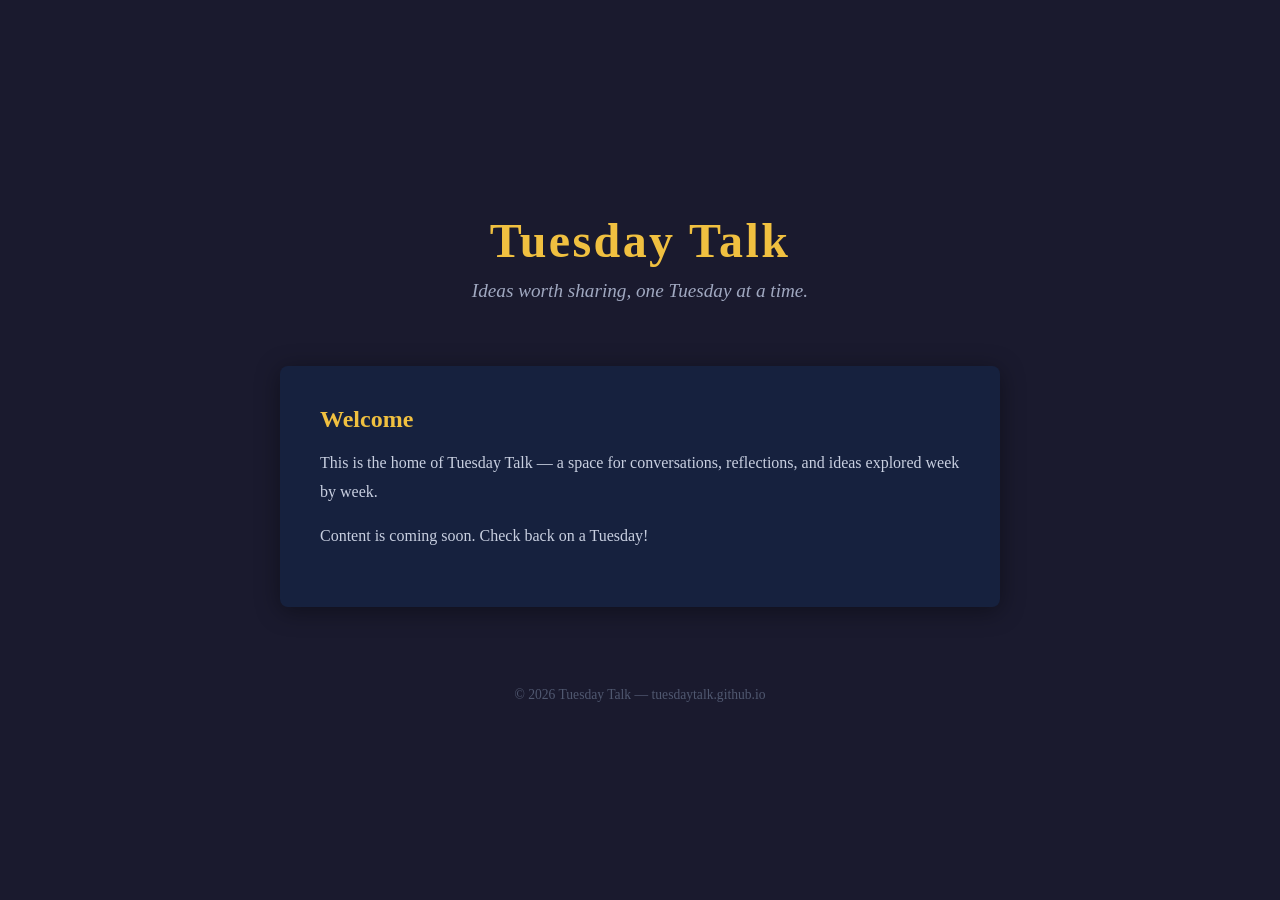
==== index.html @ e9b638ad "initial commit" ====
<!DOCTYPE html>
<html lang="en">
<head>
  <meta charset="UTF-8">
  <meta name="viewport" content="width=device-width, initial-scale=1.0">
  <title>Tuesday Talk</title>
  <style>
    * {
      margin: 0;
      padding: 0;
      box-sizing: border-box;
    }

    body {
      font-family: Georgia, 'Times New Roman', serif;
      background-color: #1a1a2e;
      color: #e0e0e0;
      min-height: 100vh;
      display: flex;
      flex-direction: column;
      align-items: center;
      justify-content: center;
    }

    header {
      text-align: center;
      padding: 3rem 2rem 1rem;
    }

    header h1 {
      font-size: 3rem;
      color: #f0c040;
      letter-spacing: 0.05em;
    }

    header p {
      margin-top: 0.75rem;
      font-size: 1.2rem;
      color: #a0a8c0;
      font-style: italic;
    }

    main {
      max-width: 720px;
      width: 90%;
      margin: 3rem auto;
      background: #16213e;
      border-radius: 8px;
      padding: 2.5rem;
      box-shadow: 0 4px 24px rgba(0,0,0,0.4);
    }

    main h2 {
      font-size: 1.5rem;
      color: #f0c040;
      margin-bottom: 1rem;
    }

    main p {
      line-height: 1.8;
      margin-bottom: 1rem;
      color: #c8cfe0;
    }

    footer {
      text-align: center;
      padding: 2rem;
      font-size: 0.85rem;
      color: #505870;
    }
  </style>
</head>
<body>

  <header>
    <h1>Tuesday Talk</h1>
    <p>Ideas worth sharing, one Tuesday at a time.</p>
  </header>

  <main>
    <h2>Welcome</h2>
    <p>
      This is the home of Tuesday Talk — a space for conversations, reflections,
      and ideas explored week by week.
    </p>
    <p>
      Content is coming soon. Check back on a Tuesday!
    </p>
  </main>

  <footer>
    &copy; 2026 Tuesday Talk &mdash; tuesdaytalk.github.io
  </footer>

</body>
</html>
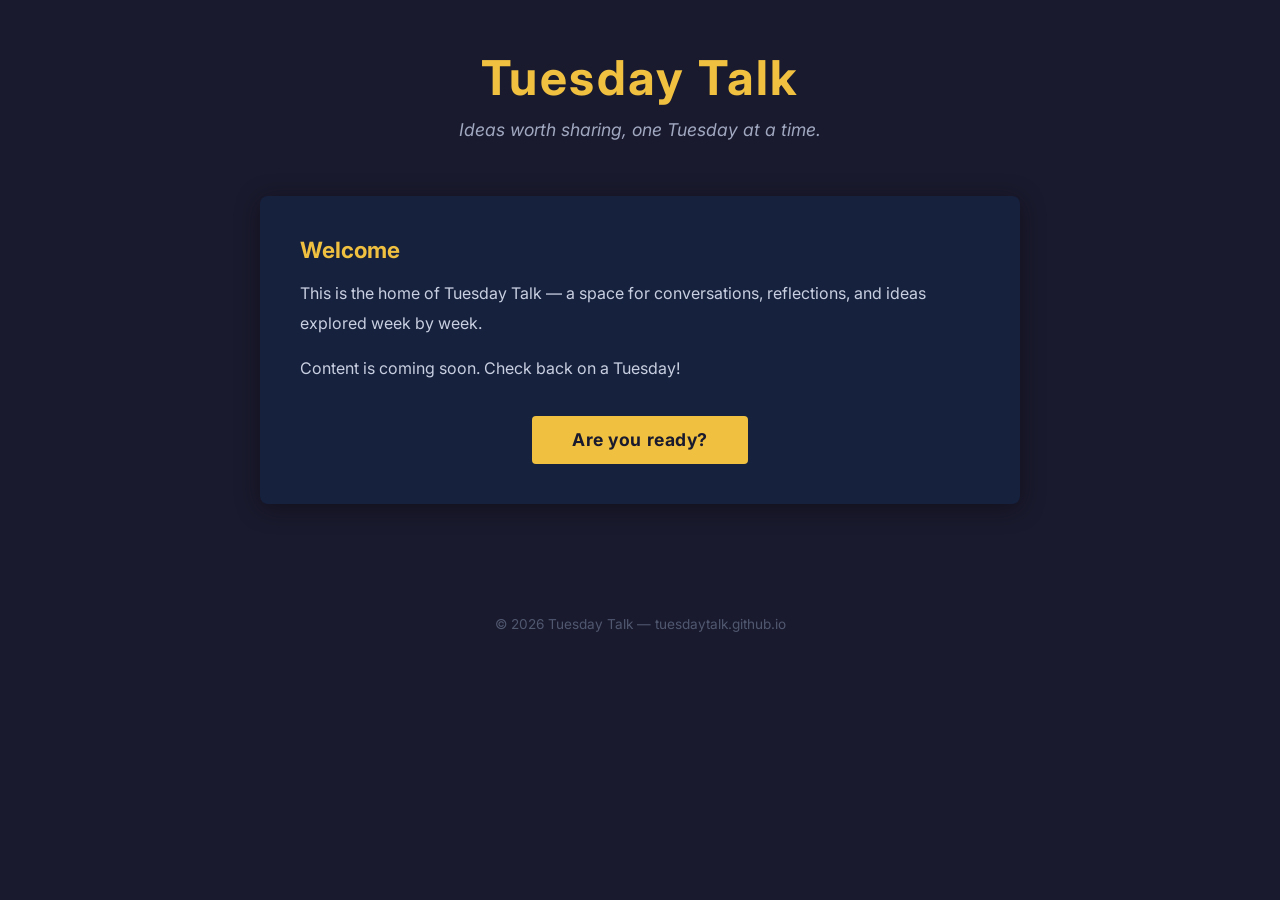
==== commit 590dac4e: "Add readme, extract stylesheet, change font" ====
--- a/index.html
+++ b/index.html
@@ -4,71 +4,9 @@
   <meta charset="UTF-8">
   <meta name="viewport" content="width=device-width, initial-scale=1.0">
   <title>Tuesday Talk</title>
-  <style>
-    * {
-      margin: 0;
-      padding: 0;
-      box-sizing: border-box;
-    }
-
-    body {
-      font-family: Georgia, 'Times New Roman', serif;
-      background-color: #1a1a2e;
-      color: #e0e0e0;
-      min-height: 100vh;
-      display: flex;
-      flex-direction: column;
-      align-items: center;
-      justify-content: center;
-    }
-
-    header {
-      text-align: center;
-      padding: 3rem 2rem 1rem;
-    }
-
-    header h1 {
-      font-size: 3rem;
-      color: #f0c040;
-      letter-spacing: 0.05em;
-    }
-
-    header p {
-      margin-top: 0.75rem;
-      font-size: 1.2rem;
-      color: #a0a8c0;
-      font-style: italic;
-    }
-
-    main {
-      max-width: 720px;
-      width: 90%;
-      margin: 3rem auto;
-      background: #16213e;
-      border-radius: 8px;
-      padding: 2.5rem;
-      box-shadow: 0 4px 24px rgba(0,0,0,0.4);
-    }
-
-    main h2 {
-      font-size: 1.5rem;
-      color: #f0c040;
-      margin-bottom: 1rem;
-    }
-
-    main p {
-      line-height: 1.8;
-      margin-bottom: 1rem;
-      color: #c8cfe0;
-    }
-
-    footer {
-      text-align: center;
-      padding: 2rem;
-      font-size: 0.85rem;
-      color: #505870;
-    }
-  </style>
+  <link rel="preconnect" href="https://fonts.googleapis.com">
+  <link href="https://fonts.googleapis.com/css2?family=Inter:wght@400;600;700&display=swap" rel="stylesheet">
+  <link rel="stylesheet" href="style.css">
 </head>
 <body>
 
@@ -78,14 +16,19 @@
   </header>
 
   <main>
-    <h2>Welcome</h2>
-    <p>
-      This is the home of Tuesday Talk — a space for conversations, reflections,
-      and ideas explored week by week.
-    </p>
-    <p>
-      Content is coming soon. Check back on a Tuesday!
-    </p>
+    <div class="card">
+      <h2>Welcome</h2>
+      <p>
+        This is the home of Tuesday Talk — a space for conversations, reflections,
+        and ideas explored week by week.
+      </p>
+      <p>
+        Content is coming soon. Check back on a Tuesday!
+      </p>
+      <div class="cta">
+        <a href="claude-talk.html">Are you ready?</a>
+      </div>
+    </div>
   </main>
 
   <footer>
--- a/style.css
+++ b/style.css
@@ -0,0 +1,125 @@
+* {
+  margin: 0;
+  padding: 0;
+  box-sizing: border-box;
+}
+
+body {
+  font-family: 'Inter', sans-serif;
+  background-color: #1a1a2e;
+  color: #e0e0e0;
+  min-height: 100vh;
+  display: flex;
+  flex-direction: column;
+  align-items: center;
+}
+
+header {
+  text-align: center;
+  padding: 3rem 2rem 1rem;
+}
+
+header h1 {
+  font-size: 3rem;
+  color: #f0c040;
+  letter-spacing: 0.05em;
+}
+
+header p,
+header .subtitle {
+  margin-top: 0.75rem;
+  font-size: 1.1rem;
+  color: #a0a8c0;
+  font-style: italic;
+}
+
+main {
+  max-width: 760px;
+  width: 90%;
+  margin: 2.5rem auto 3rem;
+}
+
+.card {
+  background: #16213e;
+  border-radius: 8px;
+  padding: 2.5rem;
+  box-shadow: 0 4px 24px rgba(0,0,0,0.4);
+  margin-bottom: 2rem;
+}
+
+.card h2 {
+  font-size: 1.4rem;
+  color: #f0c040;
+  margin-bottom: 1rem;
+}
+
+.card p {
+  line-height: 1.85;
+  color: #c8cfe0;
+  margin-bottom: 1rem;
+}
+
+.card p:last-child {
+  margin-bottom: 0;
+}
+
+.tag-row {
+  display: flex;
+  flex-wrap: wrap;
+  gap: 0.5rem;
+  margin-top: 1.2rem;
+}
+
+.tag {
+  background: #0f3460;
+  color: #a8c0f0;
+  font-size: 0.8rem;
+  padding: 0.3rem 0.75rem;
+  border-radius: 20px;
+  font-family: monospace;
+}
+
+.cta {
+  text-align: center;
+  margin-top: 2rem;
+}
+
+.cta a {
+  display: inline-block;
+  background: #f0c040;
+  color: #1a1a2e;
+  font-family: 'Inter', sans-serif;
+  font-size: 1.1rem;
+  font-weight: bold;
+  padding: 0.85rem 2.5rem;
+  border-radius: 4px;
+  text-decoration: none;
+  letter-spacing: 0.03em;
+  transition: background 0.2s;
+}
+
+.cta a:hover {
+  background: #ffd966;
+}
+
+.back {
+  text-align: center;
+  margin-top: 1rem;
+}
+
+.back a {
+  color: #f0c040;
+  text-decoration: none;
+  font-size: 0.95rem;
+}
+
+.back a:hover {
+  text-decoration: underline;
+}
+
+footer {
+  text-align: center;
+  padding: 2rem;
+  font-size: 0.85rem;
+  color: #505870;
+}
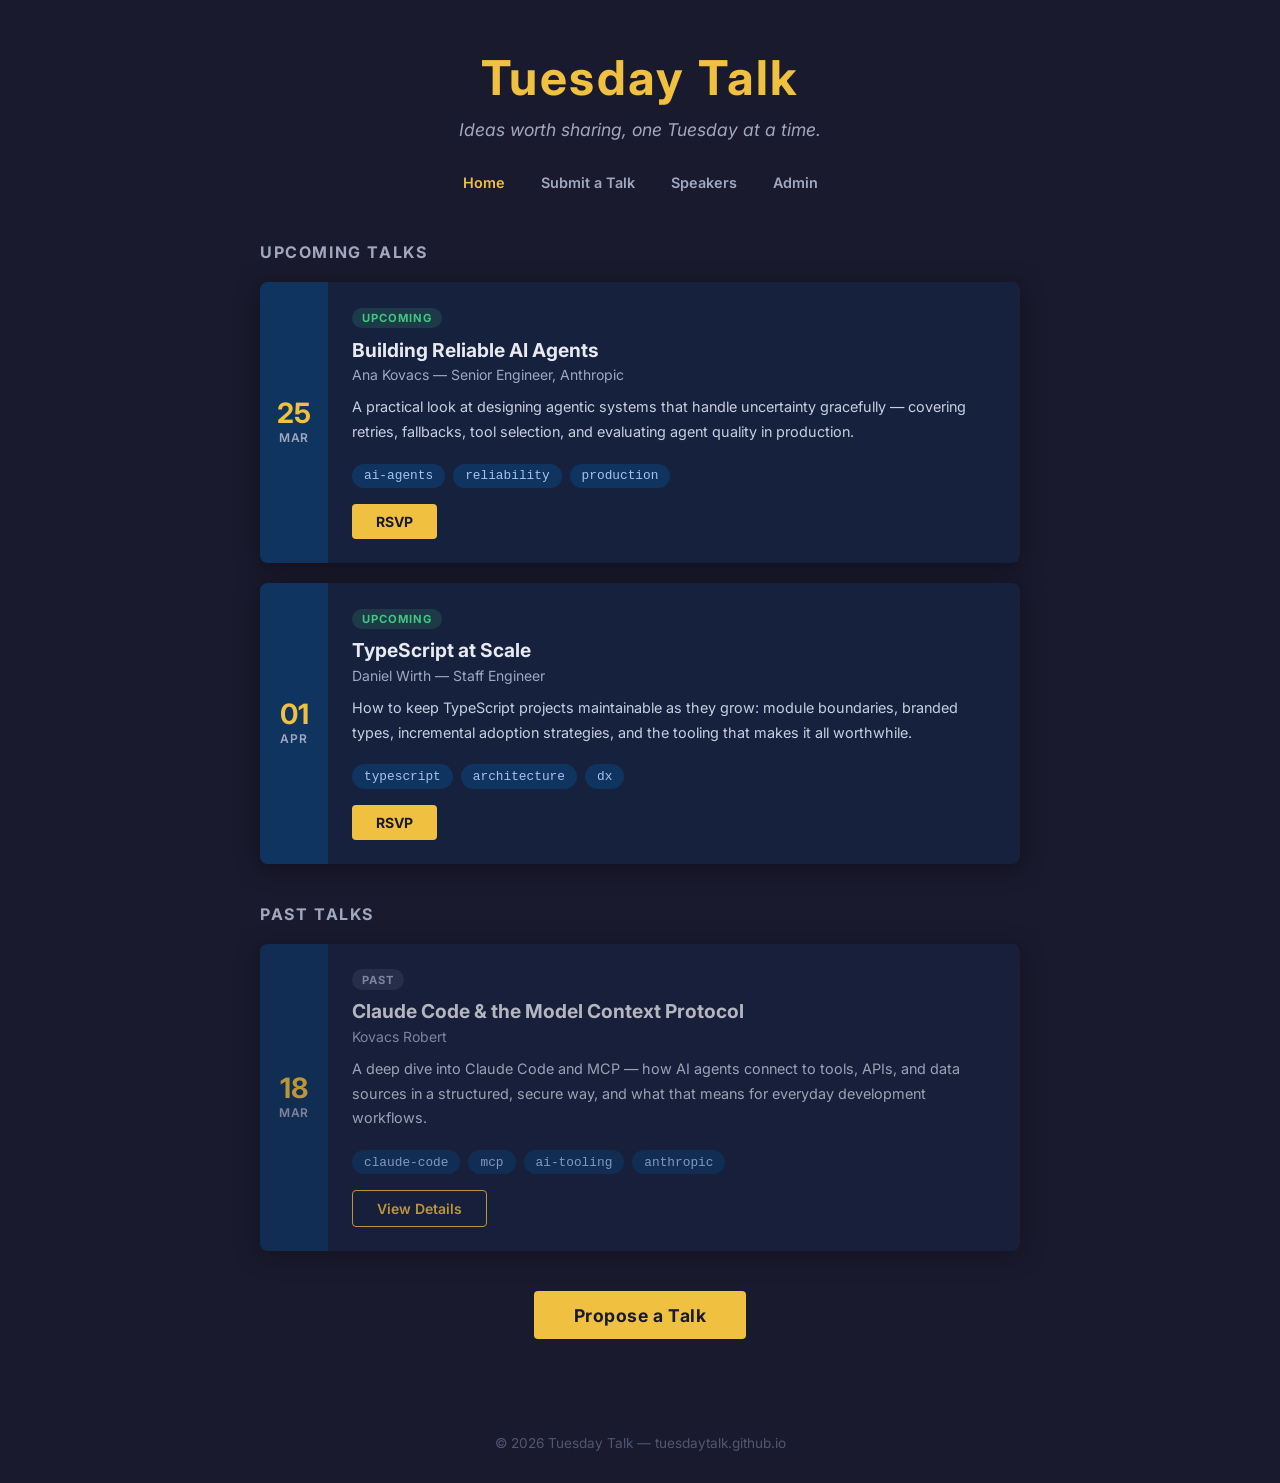
==== commit b53e5c75: "KAN-4: Implement UI — talks listing, speaker profiles, responsive design - Revamp index.html into a " ====
--- a/index.html
+++ b/index.html
@@ -15,20 +15,91 @@
     <p>Ideas worth sharing, one Tuesday at a time.</p>
   </header>
 
+  <nav class="site-nav">
+    <a href="index.html" class="active">Home</a>
+    <a href="submit-talk.html">Submit a Talk</a>
+    <a href="speakers.html">Speakers</a>
+    <a href="admin.html">Admin</a>
+  </nav>
+
   <main>
-    <div class="card">
-      <h2>Welcome</h2>
-      <p>
-        This is the home of Tuesday Talk — a space for conversations, reflections,
-        and ideas explored week by week.
-      </p>
-      <p>
-        Content is coming soon. Check back on a Tuesday!
-      </p>
-      <div class="cta">
-        <a href="claude-talk.html">Are you ready?</a>
+
+    <section>
+      <h2 class="section-title">Upcoming Talks</h2>
+
+      <div class="talk-card">
+        <div class="talk-date">
+          <span class="talk-day">25</span>
+          <span class="talk-month">Mar</span>
+        </div>
+        <div class="talk-body">
+          <div class="talk-status upcoming">Upcoming</div>
+          <h3 class="talk-title">Building Reliable AI Agents</h3>
+          <p class="talk-speaker">Ana Kovacs &mdash; Senior Engineer, Anthropic</p>
+          <p class="talk-abstract">A practical look at designing agentic systems that handle uncertainty gracefully — covering retries, fallbacks, tool selection, and evaluating agent quality in production.</p>
+          <div class="tag-row">
+            <span class="tag">ai-agents</span>
+            <span class="tag">reliability</span>
+            <span class="tag">production</span>
+          </div>
+          <div class="talk-actions">
+            <a href="rsvp.html?talk=building-reliable-ai-agents" class="btn-primary">RSVP</a>
+          </div>
+        </div>
       </div>
+
+      <div class="talk-card">
+        <div class="talk-date">
+          <span class="talk-day">01</span>
+          <span class="talk-month">Apr</span>
+        </div>
+        <div class="talk-body">
+          <div class="talk-status upcoming">Upcoming</div>
+          <h3 class="talk-title">TypeScript at Scale</h3>
+          <p class="talk-speaker">Daniel Wirth &mdash; Staff Engineer</p>
+          <p class="talk-abstract">How to keep TypeScript projects maintainable as they grow: module boundaries, branded types, incremental adoption strategies, and the tooling that makes it all worthwhile.</p>
+          <div class="tag-row">
+            <span class="tag">typescript</span>
+            <span class="tag">architecture</span>
+            <span class="tag">dx</span>
+          </div>
+          <div class="talk-actions">
+            <a href="rsvp.html?talk=typescript-at-scale" class="btn-primary">RSVP</a>
+          </div>
+        </div>
+      </div>
+    </section>
+
+    <section>
+      <h2 class="section-title">Past Talks</h2>
+
+      <div class="talk-card past">
+        <div class="talk-date">
+          <span class="talk-day">18</span>
+          <span class="talk-month">Mar</span>
+        </div>
+        <div class="talk-body">
+          <div class="talk-status past">Past</div>
+          <h3 class="talk-title">Claude Code &amp; the Model Context Protocol</h3>
+          <p class="talk-speaker">Kovacs Robert</p>
+          <p class="talk-abstract">A deep dive into Claude Code and MCP — how AI agents connect to tools, APIs, and data sources in a structured, secure way, and what that means for everyday development workflows.</p>
+          <div class="tag-row">
+            <span class="tag">claude-code</span>
+            <span class="tag">mcp</span>
+            <span class="tag">ai-tooling</span>
+            <span class="tag">anthropic</span>
+          </div>
+          <div class="talk-actions">
+            <a href="claude-talk.html" class="btn-secondary">View Details</a>
+          </div>
+        </div>
+      </div>
+    </section>
+
+    <div class="cta">
+      <a href="submit-talk.html">Propose a Talk</a>
     </div>
+
   </main>
 
   <footer>
--- a/style.css
+++ b/style.css
@@ -14,6 +14,8 @@
   align-items: center;
 }
 
+/* ─── Header ──────────────────────────────────────────────── */
+
 header {
   text-align: center;
   padding: 3rem 2rem 1rem;
@@ -33,11 +35,59 @@
   font-style: italic;
 }
 
+/* ─── Navigation ──────────────────────────────────────────── */
+
+.site-nav {
+  display: flex;
+  gap: 0.25rem;
+  flex-wrap: wrap;
+  justify-content: center;
+  padding: 0.75rem 1rem;
+  width: 100%;
+  max-width: 760px;
+}
+
+.site-nav a {
+  color: #a0a8c0;
+  text-decoration: none;
+  font-size: 0.9rem;
+  font-weight: 600;
+  padding: 0.4rem 1rem;
+  border-radius: 4px;
+  transition: color 0.15s, background 0.15s;
+}
+
+.site-nav a:hover {
+  color: #f0c040;
+  background: rgba(240, 192, 64, 0.08);
+}
+
+.site-nav a.active {
+  color: #f0c040;
+}
+
+/* ─── Main ────────────────────────────────────────────────── */
+
 main {
   max-width: 760px;
   width: 90%;
-  margin: 2.5rem auto 3rem;
-}
+  margin: 2rem auto 3rem;
+}
+
+section {
+  margin-bottom: 2.5rem;
+}
+
+.section-title {
+  font-size: 1rem;
+  font-weight: 700;
+  color: #a0a8c0;
+  text-transform: uppercase;
+  letter-spacing: 0.1em;
+  margin-bottom: 1.25rem;
+}
+
+/* ─── Generic card ────────────────────────────────────────── */
 
 .card {
   background: #16213e;
@@ -53,6 +103,12 @@
   margin-bottom: 1rem;
 }
 
+.card h3 {
+  font-size: 1.1rem;
+  color: #c8cfe0;
+  margin-bottom: 0.5rem;
+}
+
 .card p {
   line-height: 1.85;
   color: #c8cfe0;
@@ -63,25 +119,184 @@
   margin-bottom: 0;
 }
 
-.tag-row {
-  display: flex;
+/* ─── Talk cards ──────────────────────────────────────────── */
+
+.talk-card {
+  background: #16213e;
+  border-radius: 8px;
+  box-shadow: 0 4px 24px rgba(0,0,0,0.4);
+  margin-bottom: 1.25rem;
+  display: flex;
+  gap: 0;
+  overflow: hidden;
+}
+
+.talk-card.past {
+  opacity: 0.75;
+}
+
+.talk-date {
+  background: #0f3460;
+  display: flex;
+  flex-direction: column;
+  align-items: center;
+  justify-content: center;
+  min-width: 68px;
+  padding: 1.25rem 0.75rem;
+  flex-shrink: 0;
+}
+
+.talk-day {
+  font-size: 1.75rem;
+  font-weight: 700;
+  color: #f0c040;
+  line-height: 1;
+}
+
+.talk-month {
+  font-size: 0.75rem;
+  font-weight: 600;
+  color: #a0a8c0;
+  text-transform: uppercase;
+  letter-spacing: 0.08em;
+  margin-top: 0.2rem;
+}
+
+.talk-body {
+  padding: 1.5rem;
+  flex: 1;
+}
+
+.talk-title {
+  font-size: 1.2rem;
+  font-weight: 700;
+  color: #e8eaf0;
+  margin-bottom: 0.3rem;
+}
+
+.talk-speaker {
+  font-size: 0.875rem;
+  color: #a0a8c0;
+  margin-bottom: 0.75rem;
+}
+
+.talk-abstract {
+  font-size: 0.9rem;
+  line-height: 1.7;
+  color: #c8cfe0;
+  margin-bottom: 0.75rem;
+}
+
+.talk-actions {
+  margin-top: 1rem;
+  display: flex;
+  gap: 0.75rem;
   flex-wrap: wrap;
-  gap: 0.5rem;
-  margin-top: 1.2rem;
-}
-
-.tag {
-  background: #0f3460;
-  color: #a8c0f0;
-  font-size: 0.8rem;
-  padding: 0.3rem 0.75rem;
+}
+
+/* ─── Status badges ───────────────────────────────────────── */
+
+.talk-status {
+  display: inline-block;
+  font-size: 0.7rem;
+  font-weight: 700;
+  text-transform: uppercase;
+  letter-spacing: 0.1em;
+  padding: 0.2rem 0.6rem;
   border-radius: 20px;
-  font-family: monospace;
-}
+  margin-bottom: 0.6rem;
+}
+
+.talk-status.upcoming {
+  background: rgba(64, 200, 128, 0.15);
+  color: #40c880;
+}
+
+.talk-status.past {
+  background: rgba(160, 168, 192, 0.15);
+  color: #a0a8c0;
+}
+
+.talk-status.approved {
+  background: rgba(64, 200, 128, 0.15);
+  color: #40c880;
+}
+
+.talk-status.rejected {
+  background: rgba(220, 80, 80, 0.15);
+  color: #dc5050;
+}
+
+.talk-status.pending {
+  background: rgba(240, 192, 64, 0.15);
+  color: #f0c040;
+}
+
+/* ─── Buttons ─────────────────────────────────────────────── */
+
+.btn-primary {
+  display: inline-block;
+  background: #f0c040;
+  color: #1a1a2e;
+  font-family: 'Inter', sans-serif;
+  font-size: 0.875rem;
+  font-weight: 700;
+  padding: 0.55rem 1.5rem;
+  border-radius: 4px;
+  text-decoration: none;
+  transition: background 0.2s;
+  cursor: pointer;
+  border: none;
+}
+
+.btn-primary:hover {
+  background: #ffd966;
+}
+
+.btn-secondary {
+  display: inline-block;
+  background: transparent;
+  color: #f0c040;
+  font-family: 'Inter', sans-serif;
+  font-size: 0.875rem;
+  font-weight: 600;
+  padding: 0.55rem 1.5rem;
+  border-radius: 4px;
+  text-decoration: none;
+  border: 1px solid #f0c040;
+  transition: background 0.2s, color 0.2s;
+  cursor: pointer;
+}
+
+.btn-secondary:hover {
+  background: rgba(240, 192, 64, 0.1);
+}
+
+.btn-danger {
+  display: inline-block;
+  background: transparent;
+  color: #dc5050;
+  font-family: 'Inter', sans-serif;
+  font-size: 0.875rem;
+  font-weight: 600;
+  padding: 0.4rem 1rem;
+  border-radius: 4px;
+  text-decoration: none;
+  border: 1px solid #dc5050;
+  transition: background 0.2s;
+  cursor: pointer;
+}
+
+.btn-danger:hover {
+  background: rgba(220, 80, 80, 0.1);
+}
+
+/* ─── CTA ─────────────────────────────────────────────────── */
 
 .cta {
   text-align: center;
   margin-top: 2rem;
+  margin-bottom: 1rem;
 }
 
 .cta a {
@@ -102,6 +317,26 @@
   background: #ffd966;
 }
 
+/* ─── Tags ────────────────────────────────────────────────── */
+
+.tag-row {
+  display: flex;
+  flex-wrap: wrap;
+  gap: 0.5rem;
+  margin-top: 1.2rem;
+}
+
+.tag {
+  background: #0f3460;
+  color: #a8c0f0;
+  font-size: 0.8rem;
+  padding: 0.3rem 0.75rem;
+  border-radius: 20px;
+  font-family: monospace;
+}
+
+/* ─── Back link ───────────────────────────────────────────── */
+
 .back {
   text-align: center;
   margin-top: 1rem;
@@ -116,6 +351,292 @@
 .back a:hover {
   text-decoration: underline;
 }
+
+.link-subtle {
+  color: #f0c040;
+  font-size: 0.85rem;
+  text-decoration: none;
+}
+
+.link-subtle:hover {
+  text-decoration: underline;
+}
+
+/* ─── Speaker cards ───────────────────────────────────────── */
+
+.speaker-grid {
+  display: grid;
+  grid-template-columns: repeat(auto-fill, minmax(280px, 1fr));
+  gap: 1.25rem;
+  margin-bottom: 2rem;
+}
+
+.speaker-card {
+  background: #16213e;
+  border-radius: 8px;
+  padding: 1.75rem;
+  box-shadow: 0 4px 24px rgba(0,0,0,0.4);
+  display: flex;
+  flex-direction: column;
+  gap: 1rem;
+}
+
+.speaker-card--inline {
+  flex-direction: row;
+  align-items: flex-start;
+  gap: 1.25rem;
+  padding: 0;
+  background: none;
+  box-shadow: none;
+}
+
+.speaker-avatar {
+  width: 52px;
+  height: 52px;
+  border-radius: 50%;
+  background: #0f3460;
+  color: #f0c040;
+  font-size: 1rem;
+  font-weight: 700;
+  display: flex;
+  align-items: center;
+  justify-content: center;
+  flex-shrink: 0;
+}
+
+.speaker-name {
+  font-size: 1.05rem;
+  font-weight: 700;
+  color: #e8eaf0;
+  margin-bottom: 0.2rem;
+}
+
+.speaker-role {
+  font-size: 0.8rem;
+  color: #a0a8c0;
+  margin-bottom: 0.5rem;
+}
+
+.speaker-bio {
+  font-size: 0.875rem;
+  line-height: 1.65;
+  color: #c8cfe0;
+}
+
+.speaker-talks {
+  margin-top: 0.5rem;
+  font-size: 0.8rem;
+}
+
+.speaker-talks-label {
+  color: #a0a8c0;
+  margin-right: 0.35rem;
+}
+
+.speaker-talk-link {
+  color: #f0c040;
+  text-decoration: none;
+}
+
+.speaker-talk-link:hover {
+  text-decoration: underline;
+}
+
+/* ─── Forms ───────────────────────────────────────────────── */
+
+.form-group {
+  margin-bottom: 1.5rem;
+}
+
+.form-group label {
+  display: block;
+  font-size: 0.875rem;
+  font-weight: 600;
+  color: #c8cfe0;
+  margin-bottom: 0.5rem;
+}
+
+.form-group input,
+.form-group textarea,
+.form-group select {
+  width: 100%;
+  background: #0f1b35;
+  border: 1px solid #2a3560;
+  border-radius: 4px;
+  color: #e0e0e0;
+  font-family: 'Inter', sans-serif;
+  font-size: 0.95rem;
+  padding: 0.7rem 0.9rem;
+  transition: border-color 0.15s;
+  appearance: none;
+}
+
+.form-group input:focus,
+.form-group textarea:focus,
+.form-group select:focus {
+  outline: none;
+  border-color: #f0c040;
+}
+
+.form-group textarea {
+  resize: vertical;
+  min-height: 100px;
+}
+
+.form-group select {
+  background-image: url("data:image/svg+xml,%3Csvg xmlns='http://www.w3.org/2000/svg' width='12' height='8' viewBox='0 0 12 8'%3E%3Cpath d='M1 1l5 5 5-5' stroke='%23a0a8c0' stroke-width='1.5' fill='none' stroke-linecap='round'/%3E%3C/svg%3E");
+  background-repeat: no-repeat;
+  background-position: right 0.9rem center;
+  padding-right: 2.5rem;
+  cursor: pointer;
+}
+
+.form-hint {
+  font-size: 0.78rem;
+  color: #607090;
+  margin-top: 0.35rem;
+}
+
+.form-message {
+  padding: 1rem 1.25rem;
+  border-radius: 6px;
+  font-size: 0.9rem;
+  margin-bottom: 1.5rem;
+}
+
+.form-message.success {
+  background: rgba(64, 200, 128, 0.12);
+  border: 1px solid rgba(64, 200, 128, 0.3);
+  color: #40c880;
+}
+
+.form-message.error {
+  background: rgba(220, 80, 80, 0.12);
+  border: 1px solid rgba(220, 80, 80, 0.3);
+  color: #dc5050;
+}
+
+/* ─── Architecture page ───────────────────────────────────── */
+
+.arch-table {
+  width: 100%;
+  border-collapse: collapse;
+  font-size: 0.875rem;
+  margin-bottom: 1rem;
+}
+
+.arch-table th {
+  text-align: left;
+  color: #a0a8c0;
+  font-weight: 600;
+  font-size: 0.78rem;
+  text-transform: uppercase;
+  letter-spacing: 0.07em;
+  padding: 0.5rem 0.75rem;
+  border-bottom: 1px solid #2a3560;
+}
+
+.arch-table td {
+  padding: 0.65rem 0.75rem;
+  color: #c8cfe0;
+  border-bottom: 1px solid #1e2d50;
+  vertical-align: top;
+}
+
+.arch-table code {
+  font-family: monospace;
+  font-size: 0.82rem;
+  color: #a8c0f0;
+  background: #0f3460;
+  padding: 0.1rem 0.35rem;
+  border-radius: 3px;
+}
+
+.arch-diagram {
+  font-family: monospace;
+  font-size: 0.82rem;
+  color: #a8c0f0;
+  background: #0f1b35;
+  border: 1px solid #2a3560;
+  border-radius: 6px;
+  padding: 1.25rem;
+  overflow-x: auto;
+  line-height: 1.7;
+  white-space: pre;
+}
+
+.arch-section-title {
+  font-size: 0.9rem;
+  font-weight: 700;
+  color: #f0c040;
+  margin: 1.5rem 0 0.75rem;
+}
+
+/* ─── Admin table ─────────────────────────────────────────── */
+
+.admin-table {
+  width: 100%;
+  border-collapse: collapse;
+  font-size: 0.875rem;
+}
+
+.admin-table th {
+  text-align: left;
+  color: #a0a8c0;
+  font-weight: 600;
+  font-size: 0.78rem;
+  text-transform: uppercase;
+  letter-spacing: 0.07em;
+  padding: 0.5rem 0.75rem;
+  border-bottom: 1px solid #2a3560;
+}
+
+.admin-table td {
+  padding: 0.9rem 0.75rem;
+  color: #c8cfe0;
+  border-bottom: 1px solid #1e2d50;
+  vertical-align: top;
+}
+
+.admin-table tr:last-child td {
+  border-bottom: none;
+}
+
+.admin-actions {
+  display: flex;
+  gap: 0.5rem;
+  flex-wrap: wrap;
+}
+
+/* ─── Attendance bar chart ────────────────────────────────── */
+
+.attendance-bar-wrap {
+  margin-bottom: 1.25rem;
+}
+
+.attendance-bar-label {
+  display: flex;
+  justify-content: space-between;
+  font-size: 0.85rem;
+  color: #c8cfe0;
+  margin-bottom: 0.35rem;
+}
+
+.attendance-bar-track {
+  height: 14px;
+  background: #0f1b35;
+  border-radius: 7px;
+  overflow: hidden;
+}
+
+.attendance-bar-fill {
+  height: 100%;
+  background: #f0c040;
+  border-radius: 7px;
+  transition: width 0.4s ease;
+}
+
+/* ─── Footer ──────────────────────────────────────────────── */
 
 footer {
   text-align: center;
@@ -123,3 +644,55 @@
   font-size: 0.85rem;
   color: #505870;
 }
+
+/* ─── Responsive ──────────────────────────────────────────── */
+
+@media (max-width: 600px) {
+  header h1 {
+    font-size: 2rem;
+  }
+
+  main {
+    width: 95%;
+  }
+
+  .talk-card {
+    flex-direction: column;
+  }
+
+  .talk-date {
+    flex-direction: row;
+    gap: 0.4rem;
+    min-width: unset;
+    padding: 0.75rem 1.25rem;
+    justify-content: flex-start;
+  }
+
+  .talk-day {
+    font-size: 1.1rem;
+  }
+
+  .card {
+    padding: 1.5rem;
+  }
+
+  .speaker-grid {
+    grid-template-columns: 1fr;
+  }
+
+  .speaker-card--inline {
+    flex-direction: column;
+  }
+
+  .arch-table {
+    font-size: 0.78rem;
+  }
+
+  .admin-table {
+    font-size: 0.78rem;
+  }
+
+  .admin-actions {
+    flex-direction: column;
+  }
+}
